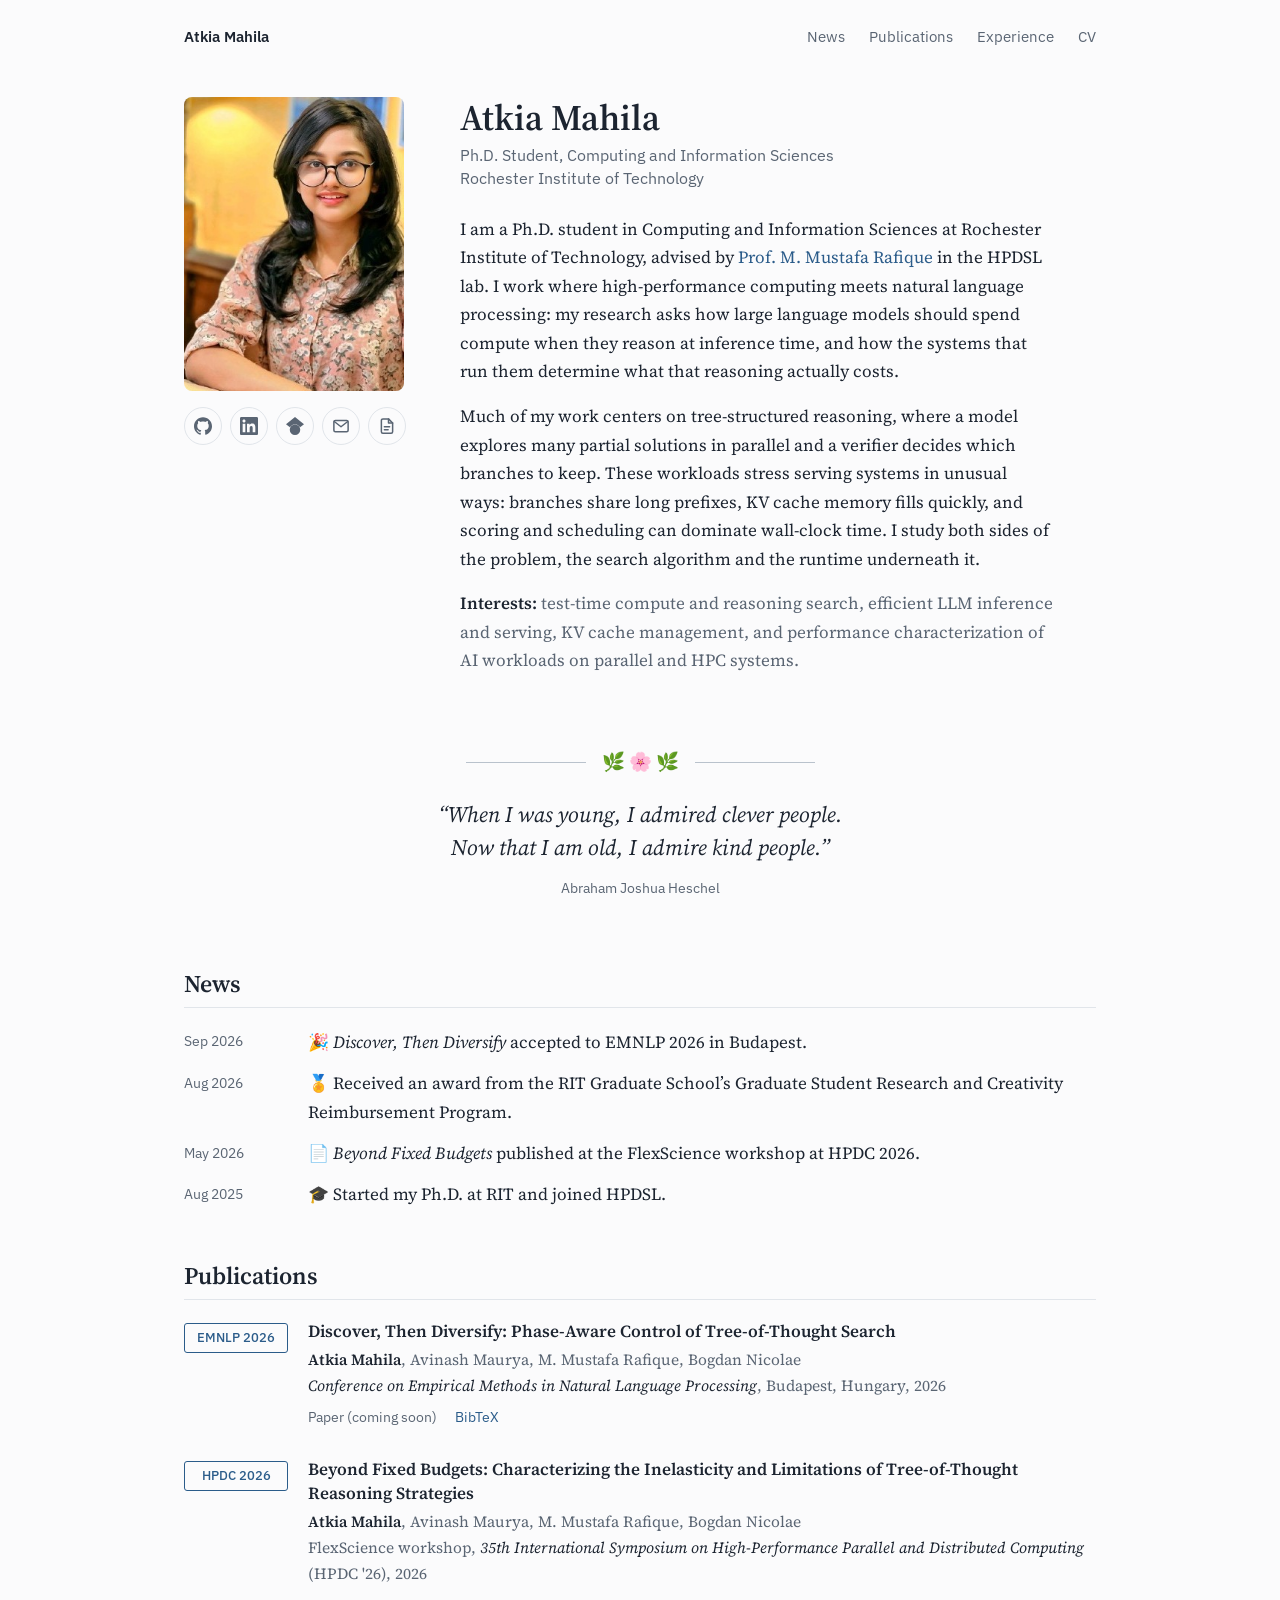
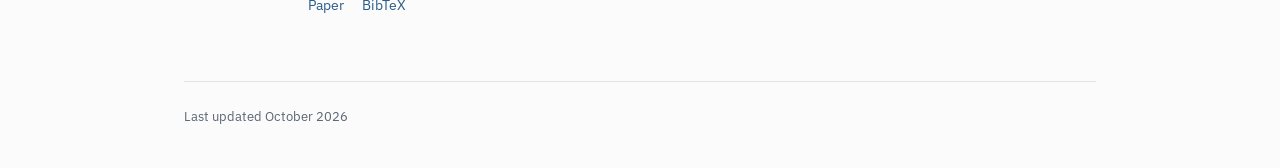
==== index.html @ 1917e538 "Initial files added" ====
<!DOCTYPE html>
<html lang="en">
<head>
  <meta charset="utf-8">
  <meta name="viewport" content="width=device-width, initial-scale=1">
  <title>Atkia Mahila</title>
  <meta name="description" content="Atkia Mahila, Ph.D. student at Rochester Institute of Technology working on LLM reasoning, inference systems and KV cache efficiency.">
  <link rel="icon" href="data:image/svg+xml,<svg xmlns='http://www.w3.org/2000/svg' viewBox='0 0 64 64'><rect width='64' height='64' rx='10' fill='%232B5C8A'/><text x='32' y='42' font-family='Georgia,serif' font-size='28' fill='white' text-anchor='middle'>AM</text></svg>">
  <link rel="preconnect" href="https://fonts.googleapis.com">
  <link rel="preconnect" href="https://fonts.gstatic.com" crossorigin>
  <link href="https://fonts.googleapis.com/css2?family=IBM+Plex+Sans:wght@400;500;600&family=Source+Serif+4:ital,opsz,wght@0,8..60,400;0,8..60,600;1,8..60,400&display=swap" rel="stylesheet">
  <link rel="stylesheet" href="assets/style.css">
</head>
<body>
<div class="wrap">

<header class="topbar">
  <a class="home" href="index.html">Atkia Mahila</a>
  <nav aria-label="Main">
    <a href="#news">News</a>
    <a href="#publications">Publications</a>
    <a href="experience.html">Experience</a>
    <a href="assets/Atkia_Mahila_CV.pdf">CV</a>
  </nav>
</header>

<main>

  <section class="hero" id="about" aria-label="About">
    <div class="profile">
      <img class="photo" src="assets/img/profile.jpg" alt="Portrait of Atkia Mahila">
      <ul class="icons">
        <li><a href="https://github.com/atkiamahila" aria-label="GitHub" title="GitHub">
          <svg viewBox="0 0 24 24" fill="currentColor" aria-hidden="true"><path d="M12 .297c-6.63 0-12 5.373-12 12 0 5.303 3.438 9.8 8.205 11.385.6.113.82-.258.82-.577 0-.285-.01-1.04-.015-2.04-3.338.724-4.042-1.61-4.042-1.61C4.422 18.07 3.633 17.7 3.633 17.7c-1.087-.744.084-.729.084-.729 1.205.084 1.838 1.236 1.838 1.236 1.07 1.835 2.809 1.305 3.495.998.108-.776.417-1.305.76-1.605-2.665-.3-5.466-1.332-5.466-5.93 0-1.31.465-2.38 1.235-3.22-.135-.303-.54-1.523.105-3.176 0 0 1.005-.322 3.3 1.23.96-.267 1.98-.399 3-.405 1.02.006 2.04.138 3 .405 2.28-1.552 3.285-1.23 3.285-1.23.645 1.653.24 2.873.12 3.176.765.84 1.23 1.91 1.23 3.22 0 4.61-2.805 5.625-5.475 5.92.42.36.81 1.096.81 2.22 0 1.606-.015 2.896-.015 3.286 0 .315.21.69.825.57C20.565 22.092 24 17.592 24 12.297c0-6.627-5.373-12-12-12"/></svg></a></li>
        <li><a href="https://www.linkedin.com/in/atkia-mahila-3771a5175/" aria-label="LinkedIn" title="LinkedIn">
          <svg viewBox="0 0 24 24" fill="currentColor" aria-hidden="true"><path d="M20.447 20.452h-3.554v-5.569c0-1.328-.027-3.037-1.852-3.037-1.853 0-2.136 1.445-2.136 2.939v5.667H9.351V9h3.414v1.561h.046c.477-.9 1.637-1.85 3.37-1.85 3.601 0 4.267 2.37 4.267 5.455v6.286zM5.337 7.433c-1.144 0-2.063-.926-2.063-2.065 0-1.138.92-2.063 2.063-2.063 1.14 0 2.064.925 2.064 2.063 0 1.139-.925 2.065-2.064 2.065zm1.782 13.019H3.555V9h3.564v11.452zM22.225 0H1.771C.792 0 0 .774 0 1.729v20.542C0 23.227.792 24 1.771 24h20.451C23.2 24 24 23.227 24 22.271V1.729C24 .774 23.2 0 22.222 0h.003z"/></svg></a></li>
        <li><a href="https://scholar.google.com/citations?hl=en&amp;user=EtDn5RQAAAAJ" aria-label="Google Scholar" title="Google Scholar">
          <svg viewBox="0 0 24 24" fill="currentColor" aria-hidden="true"><path d="M5.242 13.769L0 9.5 12 0l12 9.5-5.242 4.269C17.548 11.249 14.978 9.5 12 9.5c-2.977 0-5.548 1.748-6.758 4.269zM12 10a7 7 0 1 0 0 14 7 7 0 0 0 0-14z"/></svg></a></li>
        <li><a href="mailto:am9183@rit.edu" aria-label="Email am9183@rit.edu" title="am9183@rit.edu">
          <svg viewBox="0 0 24 24" fill="none" stroke="currentColor" stroke-width="2" stroke-linecap="round" stroke-linejoin="round" aria-hidden="true"><rect x="2.5" y="4.5" width="19" height="15" rx="2"/><path d="M3 6l9 7 9-7"/></svg></a></li>
        <li><a href="assets/Atkia_Mahila_CV.pdf" aria-label="CV (PDF)" title="CV (PDF)">
          <svg viewBox="0 0 24 24" fill="none" stroke="currentColor" stroke-width="2" stroke-linecap="round" stroke-linejoin="round" aria-hidden="true"><path d="M14 2.5H6.5a2 2 0 0 0-2 2v15a2 2 0 0 0 2 2h11a2 2 0 0 0 2-2V8z"/><path d="M14 2.5V8h5.5M8.5 13h7M8.5 17h5"/></svg></a></li>
      </ul>
    </div>

    <div class="intro">
      <h1>Atkia Mahila</h1>
      <p class="role">Ph.D. Student, Computing and Information Sciences<br>Rochester Institute of Technology</p>
      <p>I am a Ph.D. student in Computing and Information Sciences at Rochester Institute of Technology, advised by <a href="https://www.rit.edu/facultysenate/directory/mmrvcs-m-mustafa-rafique">Prof. M. Mustafa Rafique</a> in the HPDSL lab. I work where high-performance computing meets natural language processing: my research asks how large language models should spend compute when they reason at inference time, and how the systems that run them determine what that reasoning actually costs.</p>
      <p>Much of my work centers on tree-structured reasoning, where a model explores many partial solutions in parallel and a verifier decides which branches to keep. These workloads stress serving systems in unusual ways: branches share long prefixes, KV cache memory fills quickly, and scoring and scheduling can dominate wall-clock time. I study both sides of the problem, the search algorithm and the runtime underneath it.</p>
      <p class="interests"><strong>Interests:</strong> test-time compute and reasoning search, efficient LLM inference and serving, KV cache management, and performance characterization of AI workloads on parallel and HPC systems.</p>
    </div>
  </section>

  <section class="quote-block" aria-label="A favorite quote">
    <div class="ornament" aria-hidden="true">🌿 🌸 🌿</div>
    <blockquote>
      <p>&ldquo;When I was young, I admired clever people. Now that I am old, I admire kind people.&rdquo;</p>
      <footer>Abraham Joshua Heschel</footer>
    </blockquote>
  </section>

  <section class="section" id="news" aria-labelledby="news-h">
    <h2 id="news-h">News</h2>
    <ul class="dated">
      <li><span class="when">Sep 2026</span><span>🎉 <em>Discover, Then Diversify</em> accepted to EMNLP 2026 in Budapest.</span></li>
      <li><span class="when">Aug 2026</span><span>🏅 Received an award from the RIT Graduate School&rsquo;s Graduate Student Research and Creativity Reimbursement Program.</span></li>
      <li><span class="when">May 2026</span><span>📄 <em>Beyond Fixed Budgets</em> published at the FlexScience workshop at HPDC 2026.</span></li>
      <li><span class="when">Aug 2025</span><span>🎓 Started my Ph.D. at RIT and joined HPDSL.</span></li>
    </ul>
  </section>

  <section class="section" id="publications" aria-labelledby="pubs-h">
    <h2 id="pubs-h">Publications</h2>

    <article class="pub">
      <div class="venue">EMNLP 2026</div>
      <div>
        <p class="title">Discover, Then Diversify: Phase-Aware Control of Tree-of-Thought Search</p>
        <p class="authors"><span class="me">Atkia Mahila</span>, Avinash Maurya, M. Mustafa Rafique, Bogdan Nicolae</p>
        <p class="where"><em>Conference on Empirical Methods in Natural Language Processing</em>, Budapest, Hungary, 2026</p>
        <div class="actions">
          <span class="soon">Paper (coming soon)</span>
          <details>
            <summary>BibTeX</summary>
<pre>@inproceedings{mahila2026discover,
  title     = {Discover, Then Diversify: Phase-Aware Control
               of Tree-of-Thought Search},
  author    = {Mahila, Atkia and Maurya, Avinash and
               Rafique, M. Mustafa and Nicolae, Bogdan},
  booktitle = {Proceedings of the 2026 Conference on Empirical
               Methods in Natural Language Processing (EMNLP)},
  year      = {2026}
}</pre>
          </details>
        </div>
      </div>
    </article>

    <article class="pub">
      <div class="venue">HPDC 2026</div>
      <div>
        <p class="title">Beyond Fixed Budgets: Characterizing the Inelasticity and Limitations of Tree-of-Thought Reasoning Strategies</p>
        <p class="authors"><span class="me">Atkia Mahila</span>, Avinash Maurya, M. Mustafa Rafique, Bogdan Nicolae</p>
        <p class="where">FlexScience workshop, <em>35th International Symposium on High-Performance Parallel and Distributed Computing</em> (HPDC '26), 2026</p>
        <div class="actions">
          <a href="https://doi.org/10.1145/3806645.3816237">Paper</a>
          <details>
            <summary>BibTeX</summary>
<pre>@inproceedings{mahila2026beyond,
  title     = {Beyond Fixed Budgets: Characterizing the Inelasticity
               and Limitations of Tree-of-Thought Reasoning Strategies},
  author    = {Mahila, Atkia and Maurya, Avinash and
               Rafique, M. Mustafa and Nicolae, Bogdan},
  booktitle = {Proceedings of the 35th International Symposium on
               High-Performance Parallel and Distributed Computing},
  series    = {HPDC '26},
  publisher = {ACM},
  year      = {2026},
  doi       = {10.1145/3806645.3816237}
}</pre>
          </details>
        </div>
      </div>
    </article>
  </section>

</main>

<footer class="site-footer">Last updated October 2026</footer>
</div>
</body>
</html>
---- assets/style.css ----
:root {
  --bg: #FBFBFC;
  --ink: #1C2430;
  --muted: #5A6573;
  --rule: #E1E5EA;
  --rule-strong: #B9C2CC;
  --accent: #2B5C8A;
  --accent-soft: #EEF3F8;
  --serif: "Source Serif 4", Georgia, "Times New Roman", serif;
  --sans: "IBM Plex Sans", system-ui, -apple-system, "Segoe UI", Roboto, sans-serif;
}
@media (prefers-color-scheme: dark) {
  :root {
    --bg: #14181E; --ink: #E4E8EE; --muted: #9AA4B1; --rule: #29303A;
    --rule-strong: #46505C; --accent: #8CB6E0; --accent-soft: #1C2633;
  }
}

* { box-sizing: border-box; }
html { scroll-behavior: smooth; scroll-padding-top: 1.5rem; }
@media (prefers-reduced-motion: reduce) { html { scroll-behavior: auto; } }

body {
  margin: 0; background: var(--bg); color: var(--ink);
  font-family: var(--serif); font-size: 1.0625rem; line-height: 1.68;
  -webkit-font-smoothing: antialiased;
}
a { color: var(--accent); text-decoration: none; }
a:hover { text-decoration: underline; text-underline-offset: 3px; }
a:focus-visible, summary:focus-visible { outline: 2px solid var(--accent); outline-offset: 3px; border-radius: 2px; }

.wrap { max-width: 960px; margin: 0 auto; padding: 0 1.5rem; }

/* Top bar */
.topbar { display: flex; justify-content: space-between; align-items: baseline; gap: 1rem; padding-top: 1.5rem; font-family: var(--sans); font-size: 0.9375rem; }
.topbar .home { color: var(--ink); font-weight: 600; }
.topbar nav { display: flex; gap: 0.25rem 1.5rem; flex-wrap: wrap; }
.topbar nav a { color: var(--muted); }
.topbar nav a:hover, .topbar nav a[aria-current="page"] { color: var(--ink); }
.topbar nav a[aria-current="page"] { font-weight: 500; }

/* Hero: photo + icons left, about right */
.hero { display: grid; grid-template-columns: 220px minmax(0, 1fr); gap: 3.5rem; padding: 3rem 0 1rem; }
.photo { width: 220px; aspect-ratio: 3 / 4; object-fit: cover; border-radius: 8px; display: block; }

.icons { display: flex; gap: 0.5rem; margin-top: 1rem; list-style: none; padding: 0; }
.icons a {
  display: grid; place-items: center; width: 38px; height: 38px;
  border-radius: 50%; border: 1px solid var(--rule); color: var(--muted);
  transition: color .15s, border-color .15s, background-color .15s;
}
.icons a:hover { color: var(--accent); border-color: var(--accent); background: var(--accent-soft); text-decoration: none; }
.icons svg { width: 18px; height: 18px; }
@media (prefers-reduced-motion: reduce) { .icons a { transition: none; } }

.intro h1 { font-size: 2.25rem; line-height: 1.15; font-weight: 600; margin: 0 0 0.35rem; }
.intro .role { font-family: var(--sans); font-size: 0.9688rem; color: var(--muted); margin: 0 0 1.5rem; line-height: 1.5; }
.intro p { margin: 0 0 1rem; max-width: 66ch; }
.interests { color: var(--muted); }
.interests strong { color: var(--ink); font-weight: 600; }

/* Quote */
.quote-block { text-align: center; padding: 2.5rem 0 1rem; }
.ornament { display: flex; align-items: center; justify-content: center; gap: 1rem; font-size: 1.15rem; margin-bottom: 1.25rem; }
.ornament::before, .ornament::after { content: ""; height: 1px; width: min(120px, 20vw); background: var(--rule-strong); }
.quote-block blockquote { margin: 0 auto; max-width: 34em; }
.quote-block p {
  font-style: italic; font-size: 1.375rem; line-height: 1.5; margin: 0 0 0.85rem;
  text-wrap: balance;
}
.quote-block footer { font-family: var(--sans); font-size: 0.875rem; color: var(--muted); }

/* Sections */
.section { margin-top: 3.25rem; }
.section h2 { font-size: 1.5rem; font-weight: 600; line-height: 1.25; margin: 0 0 1.25rem; padding-bottom: 0.5rem; border-bottom: 1px solid var(--rule); }

/* News + timeline: shared date column */
.dated { list-style: none; padding: 0; margin: 0; }
.dated > li { display: grid; grid-template-columns: 6.5rem minmax(0, 1fr); gap: 1.25rem; }
.dated > li + li { margin-top: 0.8rem; }
.dated .when { font-family: var(--sans); font-size: 0.875rem; color: var(--muted); padding-top: 0.15rem; }

/* Publications */
.pub { display: grid; grid-template-columns: 6.5rem minmax(0, 1fr); gap: 1.25rem; }
.pub + .pub { margin-top: 1.75rem; }
.venue {
  font-family: var(--sans); font-size: 0.8125rem; font-weight: 500; color: var(--accent);
  border: 1px solid var(--accent); border-radius: 3px; padding: 0.2rem 0.45rem;
  text-align: center; align-self: start; margin-top: 0.2rem;
}
.pub .title { font-weight: 600; margin: 0 0 0.2rem; line-height: 1.4; }
.pub .authors, .pub .where { margin: 0; font-size: 0.9688rem; color: var(--muted); }
.pub .authors .me { color: var(--ink); font-weight: 600; }
.pub .where em { color: var(--ink); }
.pub .actions { font-family: var(--sans); font-size: 0.875rem; margin-top: 0.45rem; display: flex; gap: 1.1rem; flex-wrap: wrap; align-items: baseline; }
.pub .actions .soon { color: var(--muted); }
.pub details summary { cursor: pointer; color: var(--accent); list-style: none; }
.pub details summary::-webkit-details-marker { display: none; }
.pub details[open] summary { color: var(--ink); }
.pub pre { margin: 0.6rem 0 0; padding: 0.85rem 1rem; background: var(--accent-soft); border-radius: 4px; font-size: 0.8125rem; line-height: 1.5; overflow-x: auto; }

/* Experience page */
.page-title { font-size: 2rem; font-weight: 600; margin: 3rem 0 0.5rem; }
.page-lede { color: var(--muted); margin: 0 0 2rem; max-width: 60ch; }
.timeline > li + li { margin-top: 2rem; }
.timeline h3 { font-size: 1.15rem; font-weight: 600; margin: 0 0 0.15rem; line-height: 1.35; }
.timeline .org { margin: 0; color: var(--muted); font-size: 0.9688rem; }
.timeline ul { margin: 0.5rem 0 0; padding-left: 1.1rem; max-width: 66ch; }
.timeline ul li { margin-bottom: 0.3rem; }

/* Footer */
.site-footer { margin-top: 4rem; padding: 1.5rem 0 2.5rem; border-top: 1px solid var(--rule); font-family: var(--sans); font-size: 0.8125rem; color: var(--muted); }

/* Small screens */
@media (max-width: 760px) {
  .hero { grid-template-columns: 1fr; gap: 1.75rem; padding-top: 2rem; }
  .profile { display: flex; flex-direction: column; align-items: center; }
  .photo { width: 180px; }
  .intro h1 { font-size: 1.875rem; }
  .quote-block p { font-size: 1.2rem; }
}
@media (max-width: 520px) {
  .topbar { flex-direction: column; gap: 0.5rem; }
  .topbar nav { gap: 0.25rem 1.1rem; font-size: 0.875rem; }
  .pub, .dated > li { grid-template-columns: 1fr; gap: 0.35rem; }
  .venue { justify-self: start; }
}
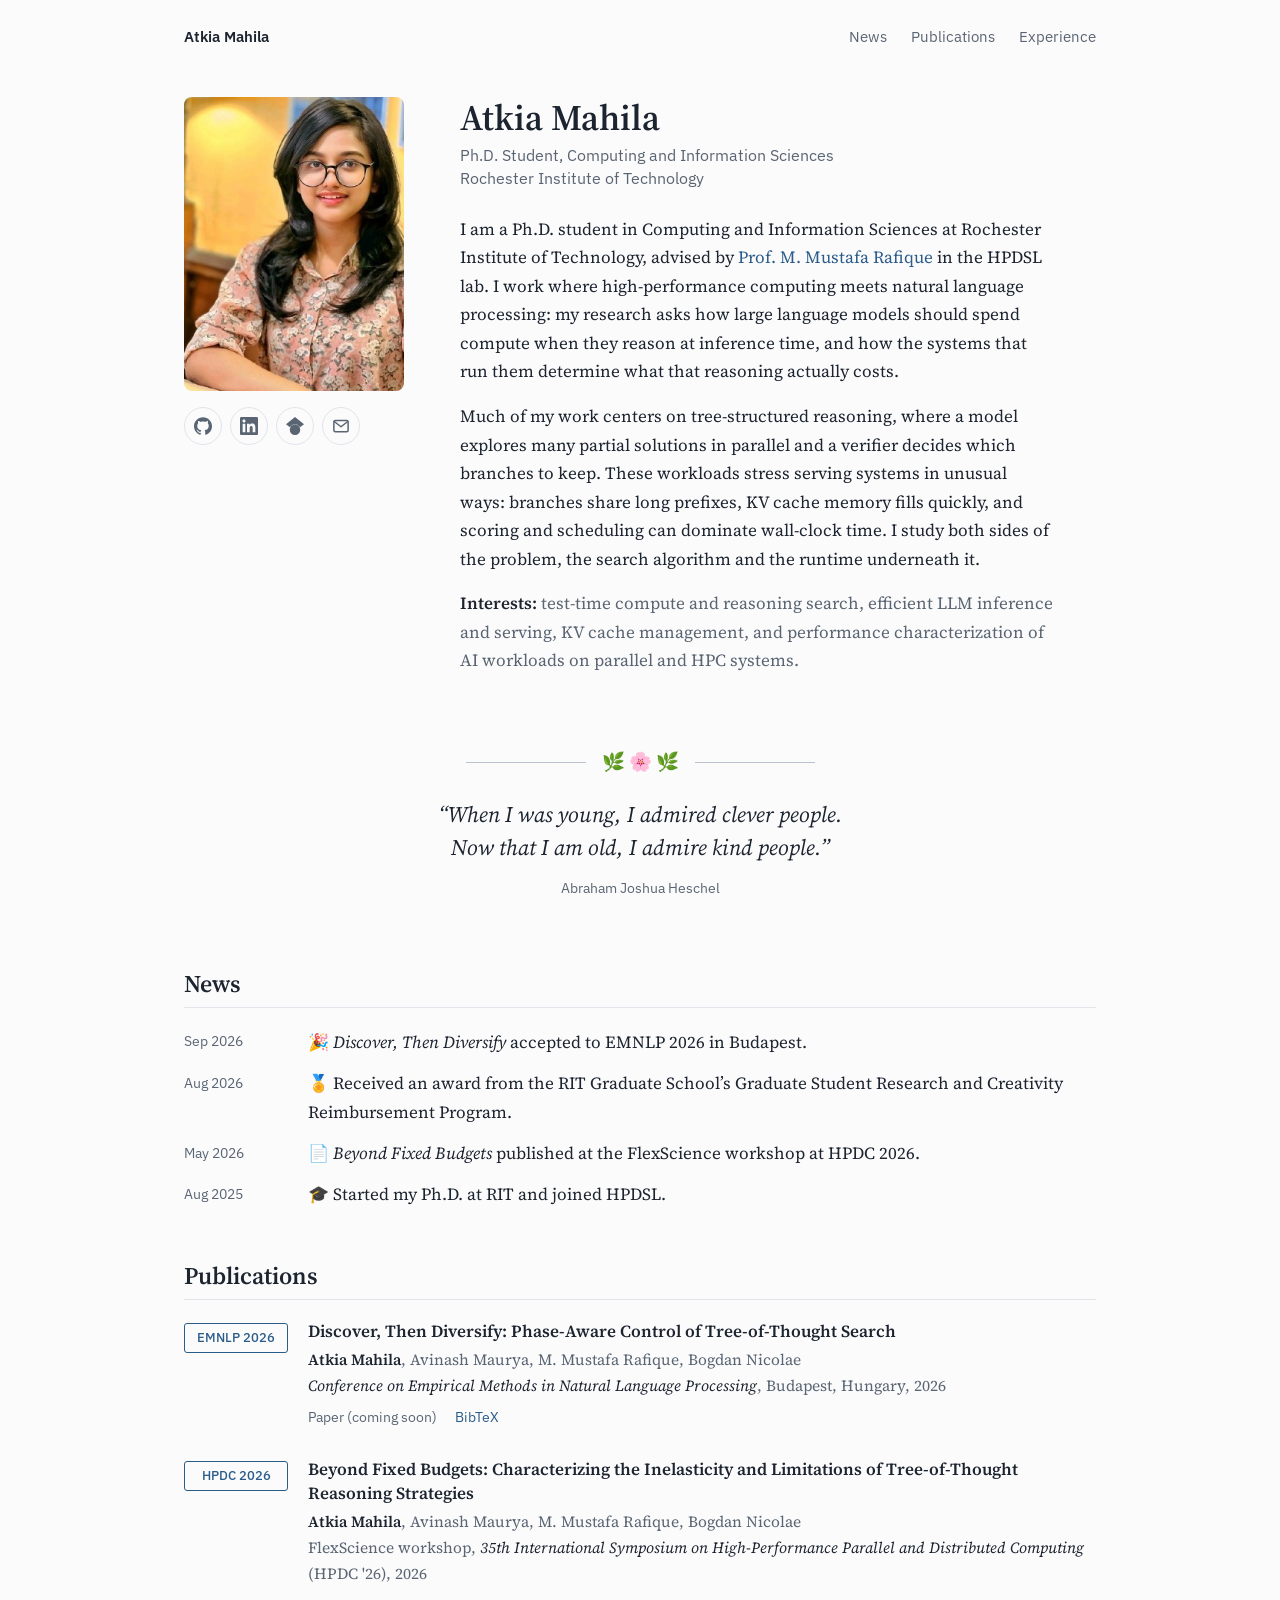
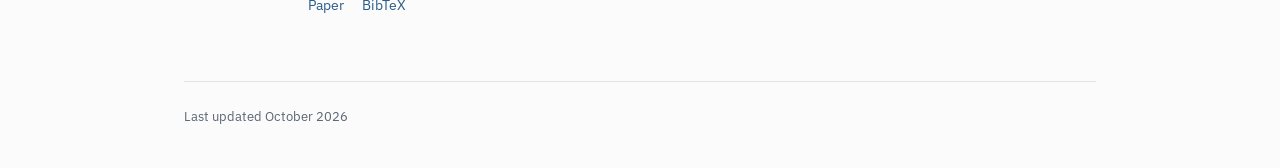
==== commit 75833e6c: "Added icons" ====
--- a/index.html
+++ b/index.html
@@ -20,7 +20,6 @@
     <a href="#news">News</a>
     <a href="#publications">Publications</a>
     <a href="experience.html">Experience</a>
-    <a href="assets/Atkia_Mahila_CV.pdf">CV</a>
   </nav>
 </header>
 
@@ -38,8 +37,6 @@
           <svg viewBox="0 0 24 24" fill="currentColor" aria-hidden="true"><path d="M5.242 13.769L0 9.5 12 0l12 9.5-5.242 4.269C17.548 11.249 14.978 9.5 12 9.5c-2.977 0-5.548 1.748-6.758 4.269zM12 10a7 7 0 1 0 0 14 7 7 0 0 0 0-14z"/></svg></a></li>
         <li><a href="mailto:am9183@rit.edu" aria-label="Email am9183@rit.edu" title="am9183@rit.edu">
           <svg viewBox="0 0 24 24" fill="none" stroke="currentColor" stroke-width="2" stroke-linecap="round" stroke-linejoin="round" aria-hidden="true"><rect x="2.5" y="4.5" width="19" height="15" rx="2"/><path d="M3 6l9 7 9-7"/></svg></a></li>
-        <li><a href="assets/Atkia_Mahila_CV.pdf" aria-label="CV (PDF)" title="CV (PDF)">
-          <svg viewBox="0 0 24 24" fill="none" stroke="currentColor" stroke-width="2" stroke-linecap="round" stroke-linejoin="round" aria-hidden="true"><path d="M14 2.5H6.5a2 2 0 0 0-2 2v15a2 2 0 0 0 2 2h11a2 2 0 0 0 2-2V8z"/><path d="M14 2.5V8h5.5M8.5 13h7M8.5 17h5"/></svg></a></li>
       </ul>
     </div>
 
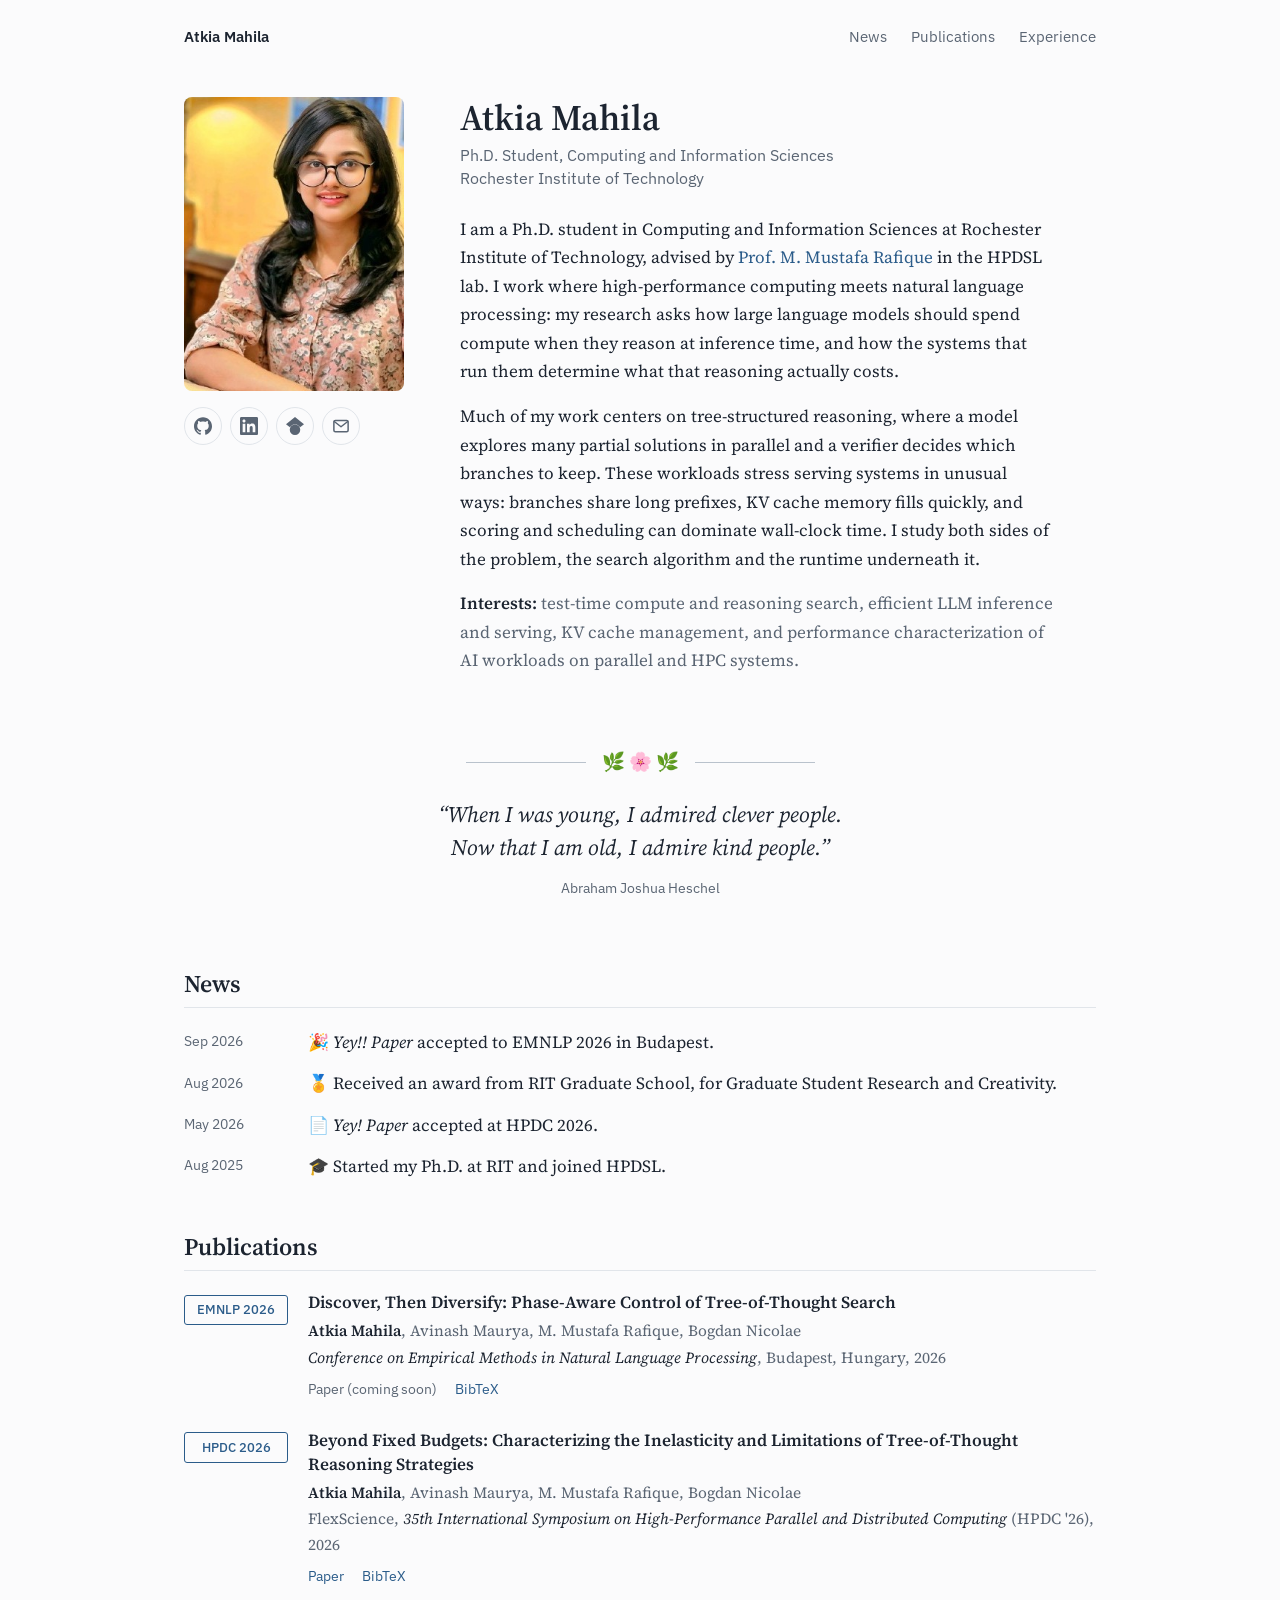
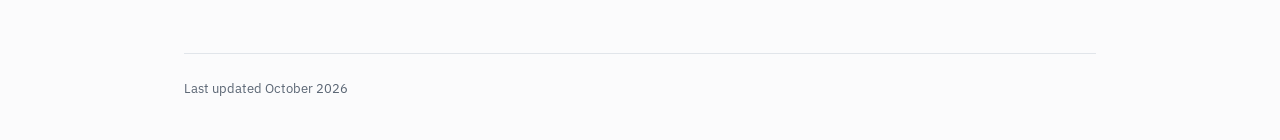
==== commit e9641108: "Update index.html" ====
--- a/index.html
+++ b/index.html
@@ -60,9 +60,9 @@
   <section class="section" id="news" aria-labelledby="news-h">
     <h2 id="news-h">News</h2>
     <ul class="dated">
-      <li><span class="when">Sep 2026</span><span>🎉 <em>Discover, Then Diversify</em> accepted to EMNLP 2026 in Budapest.</span></li>
-      <li><span class="when">Aug 2026</span><span>🏅 Received an award from the RIT Graduate School&rsquo;s Graduate Student Research and Creativity Reimbursement Program.</span></li>
-      <li><span class="when">May 2026</span><span>📄 <em>Beyond Fixed Budgets</em> published at the FlexScience workshop at HPDC 2026.</span></li>
+      <li><span class="when">Sep 2026</span><span>🎉 <em>Yey!! Paper </em> accepted to EMNLP 2026 in Budapest.</span></li>
+      <li><span class="when">Aug 2026</span><span>🏅 Received an award from RIT Graduate School, for Graduate Student Research and Creativity.</span></li>
+      <li><span class="when">May 2026</span><span>📄 <em>Yey! Paper</em> accepted at HPDC 2026.</span></li>
       <li><span class="when">Aug 2025</span><span>🎓 Started my Ph.D. at RIT and joined HPDSL.</span></li>
     </ul>
   </section>
@@ -99,7 +99,7 @@
       <div>
         <p class="title">Beyond Fixed Budgets: Characterizing the Inelasticity and Limitations of Tree-of-Thought Reasoning Strategies</p>
         <p class="authors"><span class="me">Atkia Mahila</span>, Avinash Maurya, M. Mustafa Rafique, Bogdan Nicolae</p>
-        <p class="where">FlexScience workshop, <em>35th International Symposium on High-Performance Parallel and Distributed Computing</em> (HPDC '26), 2026</p>
+        <p class="where">FlexScience, <em>35th International Symposium on High-Performance Parallel and Distributed Computing</em> (HPDC '26), 2026</p>
         <div class="actions">
           <a href="https://doi.org/10.1145/3806645.3816237">Paper</a>
           <details>
